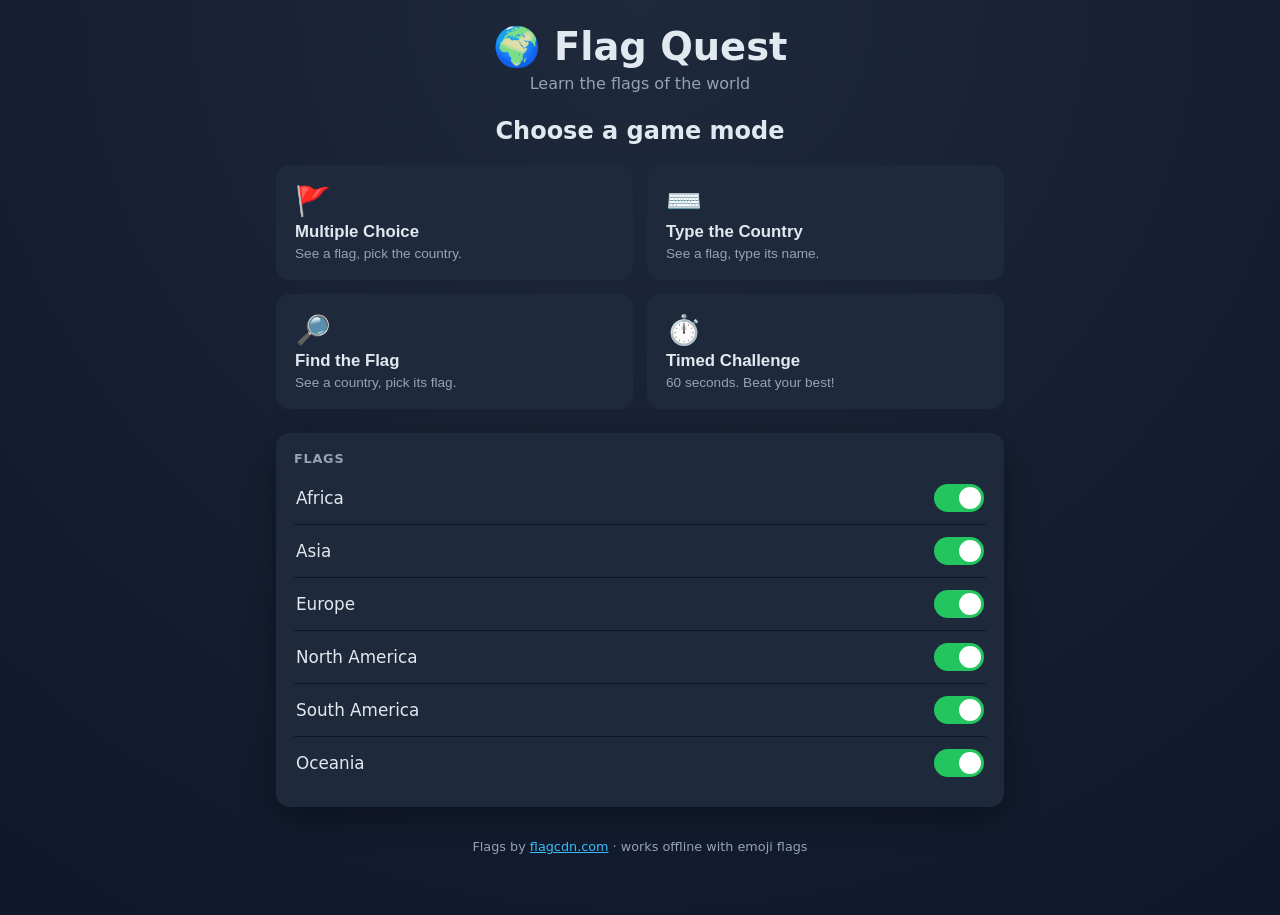
==== android/app/src/main/assets/www/index.html @ 6a4a96c1 "Add native Android (Gradle) WebView wrapper and build instructions New android/ module wraps the web" ====
<!DOCTYPE html>
<html lang="en">
<head>
  <meta charset="UTF-8" />
  <meta name="viewport" content="width=device-width, initial-scale=1.0" />
  <title>Flag Quest — Learn the Flags of the World</title>
  <link rel="stylesheet" href="css/styles.css" />
</head>
<body>
  <div class="app">
    <header class="app-header">
      <h1>🌍 Flag Quest</h1>
      <p class="tagline">Learn the flags of the world</p>
    </header>

    <!-- ===================== MENU SCREEN ===================== -->
    <section id="screen-menu" class="screen is-active">
      <h2>Choose a game mode</h2>
      <div class="mode-grid">
        <button class="mode-card" data-mode="choice">
          <span class="mode-icon">🚩</span>
          <span class="mode-title">Multiple Choice</span>
          <span class="mode-desc">See a flag, pick the country.</span>
        </button>
        <button class="mode-card" data-mode="type">
          <span class="mode-icon">⌨️</span>
          <span class="mode-title">Type the Country</span>
          <span class="mode-desc">See a flag, type its name.</span>
        </button>
        <button class="mode-card" data-mode="find">
          <span class="mode-icon">🔎</span>
          <span class="mode-title">Find the Flag</span>
          <span class="mode-desc">See a country, pick its flag.</span>
        </button>
        <button class="mode-card" data-mode="timed">
          <span class="mode-icon">⏱️</span>
          <span class="mode-title">Timed Challenge</span>
          <span class="mode-desc">60 seconds. Beat your best!</span>
        </button>
      </div>

      <div class="settings">
        <h3 class="settings-label flags-heading">Flags</h3>
        <ul class="continent-list">
          <li class="continent-row">
            <label>
              <span>Africa</span>
              <span class="switch">
                <input type="checkbox" data-region="Africa" checked />
                <span class="slider"></span>
              </span>
            </label>
          </li>
          <li class="continent-row">
            <label>
              <span>Asia</span>
              <span class="switch">
                <input type="checkbox" data-region="Asia" checked />
                <span class="slider"></span>
              </span>
            </label>
          </li>
          <li class="continent-row">
            <label>
              <span>Europe</span>
              <span class="switch">
                <input type="checkbox" data-region="Europe" checked />
                <span class="slider"></span>
              </span>
            </label>
          </li>
          <li class="continent-row">
            <label>
              <span>North America</span>
              <span class="switch">
                <input type="checkbox" data-region="North America" checked />
                <span class="slider"></span>
              </span>
            </label>
          </li>
          <li class="continent-row">
            <label>
              <span>South America</span>
              <span class="switch">
                <input type="checkbox" data-region="South America" checked />
                <span class="slider"></span>
              </span>
            </label>
          </li>
          <li class="continent-row">
            <label>
              <span>Oceania</span>
              <span class="switch">
                <input type="checkbox" data-region="Oceania" checked />
                <span class="slider"></span>
              </span>
            </label>
          </li>
        </ul>
        <p id="settings-hint" class="settings-hint" hidden>Pick at least one region to play.</p>
      </div>
    </section>

    <!-- ===================== PLAY SCREEN ===================== -->
    <section id="screen-play" class="screen">
      <div class="play-bar">
        <button id="btn-quit" class="btn-ghost" type="button">← Menu</button>
        <div class="stats">
          <span class="stat">Score <strong id="stat-score">0</strong></span>
          <span class="stat">Streak <strong id="stat-streak">0</strong></span>
          <span class="stat" id="stat-timer-wrap" hidden>Time <strong id="stat-timer">60</strong></span>
          <span class="stat" id="stat-progress-wrap">Q <strong id="stat-progress">1</strong>/<span id="stat-total">10</span></span>
        </div>
      </div>

      <div id="prompt-area" class="prompt-area"></div>
      <div id="answer-area" class="answer-area"></div>
      <div id="feedback" class="feedback" aria-live="polite"></div>
      <button id="btn-next" class="btn-primary" type="button" hidden>Next →</button>
    </section>

    <!-- ===================== RESULT SCREEN ===================== -->
    <section id="screen-result" class="screen">
      <h2>Round complete!</h2>
      <div class="result-card">
        <p class="result-score">You scored <strong id="result-score">0</strong> <span id="result-outof"></span></p>
        <p class="result-best">Best: <strong id="result-best">0</strong> <span id="result-newbest" class="badge" hidden>New best! 🎉</span></p>
      </div>
      <div class="result-actions">
        <button id="btn-again" class="btn-primary" type="button">Play again</button>
        <button id="btn-home" class="btn-ghost" type="button">Back to menu</button>
      </div>
    </section>

    <footer class="app-footer">
      <p>Flags by <a href="https://flagcdn.com" target="_blank" rel="noopener">flagcdn.com</a> · works offline with emoji flags</p>
    </footer>
  </div>

  <script src="js/data.js"></script>
  <script src="js/flags.js"></script>
  <script src="js/game.js"></script>
  <script src="js/ui.js"></script>
</body>
</html>
---- android/app/src/main/assets/www/css/styles.css ----
:root {
  --bg: #0f172a;
  --bg-card: #1e293b;
  --bg-card-hover: #334155;
  --accent: #38bdf8;
  --accent-strong: #0ea5e9;
  --text: #e2e8f0;
  --text-dim: #94a3b8;
  --correct: #22c55e;
  --wrong: #ef4444;
  --radius: 14px;
  --shadow: 0 10px 30px rgba(0, 0, 0, 0.35);
}

* {
  box-sizing: border-box;
}

html,
body {
  margin: 0;
  padding: 0;
}

body {
  font-family: system-ui, -apple-system, "Segoe UI", Roboto, sans-serif;
  background: radial-gradient(circle at top, #1e293b, var(--bg));
  color: var(--text);
  min-height: 100vh;
}

.app {
  max-width: 760px;
  margin: 0 auto;
  padding: 24px 16px 48px;
}

.app-header {
  text-align: center;
  margin-bottom: 24px;
}
.app-header h1 {
  font-size: 2.4rem;
  margin: 0;
}
.tagline {
  color: var(--text-dim);
  margin: 4px 0 0;
}

/* ---------------- Screens ---------------- */
.screen {
  display: none;
  animation: fade 0.25s ease;
}
.screen.is-active {
  display: block;
}
@keyframes fade {
  from {
    opacity: 0;
    transform: translateY(6px);
  }
  to {
    opacity: 1;
    transform: none;
  }
}

/* ---------------- Menu ---------------- */
#screen-menu h2 {
  text-align: center;
  font-weight: 600;
}
.mode-grid {
  display: grid;
  grid-template-columns: repeat(2, 1fr);
  gap: 14px;
  margin-bottom: 24px;
}
.mode-card {
  display: flex;
  flex-direction: column;
  align-items: flex-start;
  gap: 4px;
  background: var(--bg-card);
  border: 1px solid transparent;
  border-radius: var(--radius);
  padding: 18px;
  cursor: pointer;
  color: var(--text);
  text-align: left;
  transition: transform 0.15s, border-color 0.15s, background 0.15s;
}
.mode-card:hover {
  background: var(--bg-card-hover);
  border-color: var(--accent);
  transform: translateY(-2px);
}
.mode-icon {
  font-size: 1.8rem;
}
.mode-title {
  font-weight: 700;
  font-size: 1.05rem;
}
.mode-desc {
  color: var(--text-dim);
  font-size: 0.85rem;
}

/* ---------------- Settings panel ---------------- */
.settings {
  background: var(--bg-card);
  border-radius: var(--radius);
  padding: 18px;
  box-shadow: var(--shadow);
}
.settings-label {
  color: var(--text-dim);
  font-size: 0.8rem;
  font-weight: 700;
  letter-spacing: 0.06em;
  text-transform: uppercase;
}

/* Continent list with toggle switches */
.flags-heading {
  margin: 0 0 6px;
}
.continent-list {
  list-style: none;
  margin: 0;
  padding: 0;
}
.continent-row + .continent-row {
  border-top: 1px solid var(--bg);
}
.continent-row label {
  display: flex;
  align-items: center;
  justify-content: space-between;
  padding: 12px 2px;
  cursor: pointer;
  font-size: 1.05rem;
}

/* iOS-style toggle */
.switch {
  position: relative;
  display: inline-block;
  width: 50px;
  height: 28px;
  flex: none;
}
.switch input {
  position: absolute;
  opacity: 0;
  width: 100%;
  height: 100%;
  margin: 0;
  cursor: pointer;
}
.switch .slider {
  position: absolute;
  inset: 0;
  background: var(--bg-card-hover);
  border-radius: 999px;
  transition: background 0.18s;
}
.switch .slider::before {
  content: "";
  position: absolute;
  width: 22px;
  height: 22px;
  left: 3px;
  top: 3px;
  background: #fff;
  border-radius: 50%;
  transition: transform 0.18s;
}
.switch input:checked + .slider {
  background: var(--correct);
}
.switch input:checked + .slider::before {
  transform: translateX(22px);
}
.switch input:focus-visible + .slider {
  outline: 2px solid var(--accent);
  outline-offset: 2px;
}

.settings-hint {
  color: var(--wrong);
  font-size: 0.9rem;
  text-align: center;
  margin: 12px 0 0;
}

/* ---------------- Play bar ---------------- */
.play-bar {
  display: flex;
  align-items: center;
  justify-content: space-between;
  margin-bottom: 18px;
  gap: 12px;
}
.stats {
  display: flex;
  gap: 16px;
  flex-wrap: wrap;
}
.stat {
  color: var(--text-dim);
  font-size: 0.9rem;
}
.stat strong {
  color: var(--text);
  font-size: 1.05rem;
}

/* ---------------- Prompt / flag ---------------- */
.prompt-area {
  display: flex;
  justify-content: center;
  margin-bottom: 22px;
}
.flag-frame {
  border-radius: var(--radius);
  overflow: hidden;
  box-shadow: var(--shadow);
  background: var(--bg-card);
  line-height: 0;
}
.flag-img {
  display: block;
  width: 320px;
  max-width: 80vw;
  height: auto;
}
.flag-emoji {
  font-size: 7rem;
  line-height: 1.2;
  display: inline-block;
  padding: 8px 24px;
}
.find-name {
  font-size: 2rem;
  font-weight: 700;
  text-align: center;
  padding: 24px;
  background: var(--bg-card);
  border-radius: var(--radius);
  box-shadow: var(--shadow);
}

/* ---------------- Answers ---------------- */
.answer-area {
  display: grid;
  grid-template-columns: repeat(2, 1fr);
  gap: 12px;
  margin-bottom: 16px;
}
.answer-area.flag-options {
  grid-template-columns: repeat(2, 1fr);
}
.option-btn,
.flag-option-btn {
  background: var(--bg-card);
  color: var(--text);
  border: 2px solid transparent;
  border-radius: 12px;
  padding: 16px;
  font-size: 1rem;
  cursor: pointer;
  transition: background 0.15s, border-color 0.15s, transform 0.1s;
}
.option-btn:hover:not(:disabled),
.flag-option-btn:hover:not(:disabled) {
  background: var(--bg-card-hover);
  transform: translateY(-2px);
}
.flag-option-btn {
  padding: 10px;
  line-height: 0;
}
.flag-option-btn .flag-img {
  width: 100%;
  border-radius: 6px;
}
.flag-option-btn .flag-emoji {
  font-size: 4rem;
  padding: 4px;
}
.option-btn:disabled,
.flag-option-btn:disabled {
  cursor: default;
}
.is-correct {
  border-color: var(--correct) !important;
  background: rgba(34, 197, 94, 0.15) !important;
}
.is-wrong {
  border-color: var(--wrong) !important;
  background: rgba(239, 68, 68, 0.15) !important;
}

/* ---------------- Type mode ---------------- */
.type-form {
  grid-column: 1 / -1;
  display: flex;
  gap: 10px;
}
.type-input {
  flex: 1;
  background: var(--bg-card);
  color: var(--text);
  border: 2px solid var(--bg-card-hover);
  border-radius: 12px;
  padding: 14px 16px;
  font-size: 1.1rem;
}
.type-input:focus {
  outline: none;
  border-color: var(--accent);
}

/* ---------------- Feedback / buttons ---------------- */
.feedback {
  min-height: 1.6rem;
  text-align: center;
  font-weight: 600;
  font-size: 1.1rem;
  margin-bottom: 12px;
}
.feedback.is-correct {
  color: var(--correct);
}
.feedback.is-wrong {
  color: var(--wrong);
}

.btn-primary {
  background: var(--accent-strong);
  color: #04293a;
  border: none;
  border-radius: 12px;
  padding: 14px 22px;
  font-size: 1.05rem;
  font-weight: 700;
  cursor: pointer;
  display: block;
  margin: 0 auto;
  transition: background 0.15s, transform 0.1s;
}
.btn-primary:hover {
  background: var(--accent);
  transform: translateY(-1px);
}
.btn-ghost {
  background: transparent;
  color: var(--text-dim);
  border: 1px solid var(--bg-card-hover);
  border-radius: 10px;
  padding: 8px 14px;
  cursor: pointer;
  font-size: 0.95rem;
}
.btn-ghost:hover {
  color: var(--text);
  border-color: var(--accent);
}

/* ---------------- Result ---------------- */
#screen-result {
  text-align: center;
}
.result-card {
  background: var(--bg-card);
  border-radius: var(--radius);
  padding: 28px;
  box-shadow: var(--shadow);
  margin: 16px 0 24px;
}
.result-score {
  font-size: 1.4rem;
}
.result-score strong {
  font-size: 2.2rem;
  color: var(--accent);
}
.badge {
  display: inline-block;
  background: var(--correct);
  color: #042b13;
  font-weight: 700;
  padding: 2px 10px;
  border-radius: 999px;
  font-size: 0.85rem;
}
.result-actions {
  display: flex;
  gap: 12px;
  justify-content: center;
}
.result-actions .btn-primary {
  margin: 0;
}

/* ---------------- Footer ---------------- */
.app-footer {
  text-align: center;
  margin-top: 32px;
  color: var(--text-dim);
  font-size: 0.8rem;
}
.app-footer a {
  color: var(--accent);
}

/* ---------------- Responsive ---------------- */
@media (max-width: 520px) {
  .mode-grid {
    grid-template-columns: 1fr;
  }
  .app-header h1 {
    font-size: 2rem;
  }
}
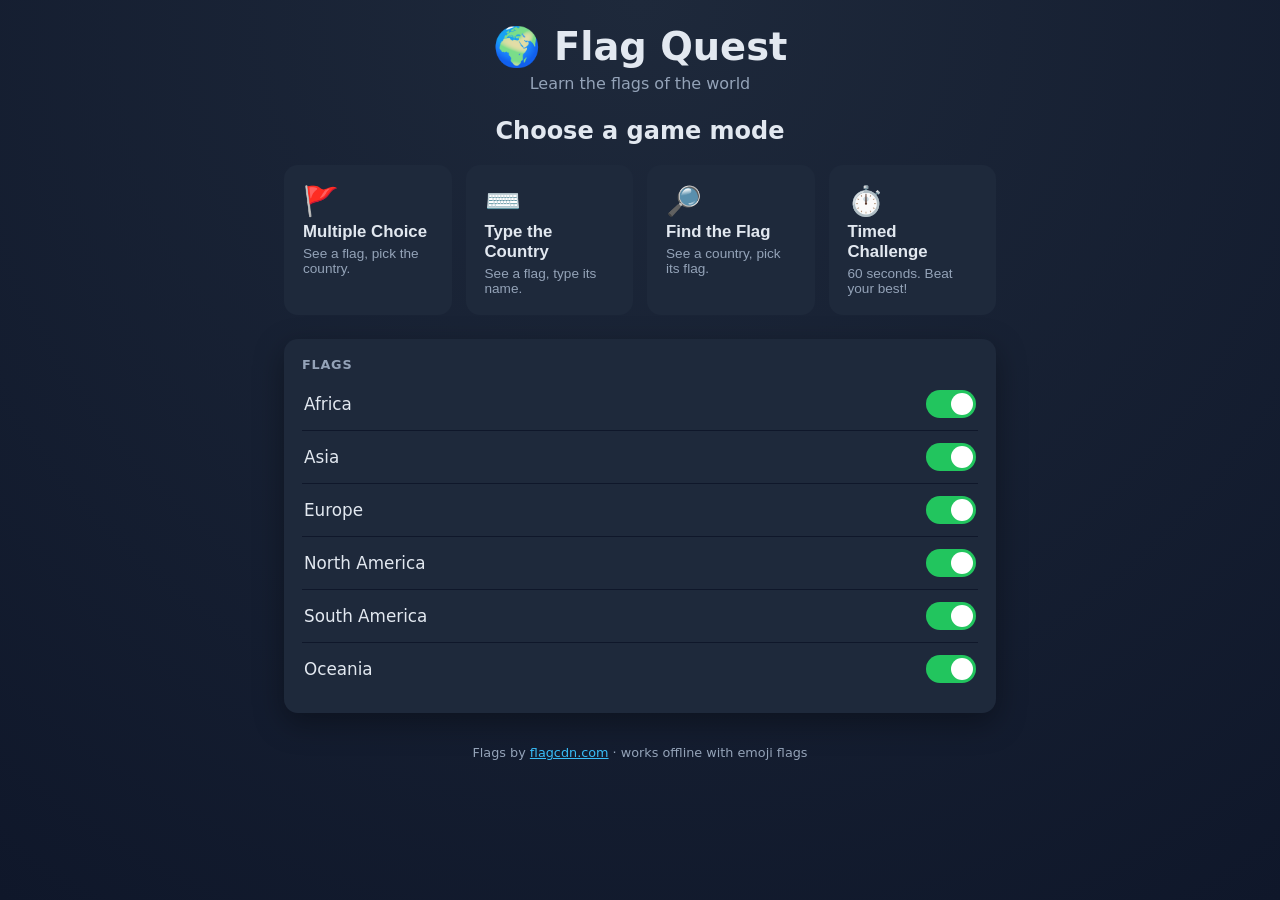
==== commit 0ea9e3fc: "Make UI fully responsive for phones and varied screens Mobile-first layout: fluid padding with safe-" ====
--- a/android/app/src/main/assets/www/index.html
+++ b/android/app/src/main/assets/www/index.html
@@ -2,7 +2,8 @@
 <html lang="en">
 <head>
   <meta charset="UTF-8" />
-  <meta name="viewport" content="width=device-width, initial-scale=1.0" />
+  <meta name="viewport" content="width=device-width, initial-scale=1.0, viewport-fit=cover" />
+  <meta name="theme-color" content="#0f172a" />
   <title>Flag Quest — Learn the Flags of the World</title>
   <link rel="stylesheet" href="css/styles.css" />
 </head>
@@ -141,5 +142,14 @@
   <script src="js/flags.js"></script>
   <script src="js/game.js"></script>
   <script src="js/ui.js"></script>
+  <script>
+    // Register the service worker so the game is fully playable offline after
+    // the first load. Harmless where unsupported (e.g. file:// in the APK).
+    if ("serviceWorker" in navigator) {
+      window.addEventListener("load", function () {
+        navigator.serviceWorker.register("sw.js").catch(function () {});
+      });
+    }
+  </script>
 </body>
 </html>
--- a/android/app/src/main/assets/www/css/styles.css
+++ b/android/app/src/main/assets/www/css/styles.css
@@ -16,6 +16,10 @@
   box-sizing: border-box;
 }
 
+html {
+  -webkit-text-size-adjust: 100%;
+}
+
 html,
 body {
   margin: 0;
@@ -27,20 +31,28 @@
   background: radial-gradient(circle at top, #1e293b, var(--bg));
   color: var(--text);
   min-height: 100vh;
+  min-height: 100dvh; /* account for mobile browser chrome */
+  overflow-x: hidden;
+  -webkit-tap-highlight-color: transparent;
 }
 
 .app {
   max-width: 760px;
   margin: 0 auto;
-  padding: 24px 16px 48px;
+  /* Fluid padding + safe-area insets for notched phones */
+  padding: clamp(14px, 4vw, 24px);
+  padding-top: max(clamp(14px, 4vw, 24px), env(safe-area-inset-top));
+  padding-left: max(clamp(14px, 4vw, 24px), env(safe-area-inset-left));
+  padding-right: max(clamp(14px, 4vw, 24px), env(safe-area-inset-right));
+  padding-bottom: max(40px, env(safe-area-inset-bottom));
 }
 
 .app-header {
   text-align: center;
-  margin-bottom: 24px;
+  margin-bottom: clamp(16px, 4vw, 24px);
 }
 .app-header h1 {
-  font-size: 2.4rem;
+  font-size: clamp(1.8rem, 7vw, 2.4rem);
   margin: 0;
 }
 .tagline {
@@ -74,8 +86,8 @@
 }
 .mode-grid {
   display: grid;
-  grid-template-columns: repeat(2, 1fr);
-  gap: 14px;
+  grid-template-columns: repeat(auto-fit, minmax(150px, 1fr));
+  gap: clamp(10px, 2.5vw, 14px);
   margin-bottom: 24px;
 }
 .mode-card {
@@ -234,30 +246,34 @@
 }
 .flag-img {
   display: block;
-  width: 320px;
-  max-width: 80vw;
+  width: min(320px, 78vw);
   height: auto;
+  max-height: 42vh;
+  object-fit: contain;
 }
 .flag-emoji {
-  font-size: 7rem;
+  font-size: clamp(4rem, 22vw, 7rem);
   line-height: 1.2;
   display: inline-block;
   padding: 8px 24px;
 }
 .find-name {
-  font-size: 2rem;
+  font-size: clamp(1.4rem, 6vw, 2rem);
   font-weight: 700;
   text-align: center;
-  padding: 24px;
+  padding: clamp(18px, 5vw, 24px);
+  width: min(320px, 78vw);
   background: var(--bg-card);
   border-radius: var(--radius);
   box-shadow: var(--shadow);
 }
 
 /* ---------------- Answers ---------------- */
+/* Mobile-first: text options stack in one column for readability; flags use
+   two columns. Wider screens get two columns of text options. */
 .answer-area {
   display: grid;
-  grid-template-columns: repeat(2, 1fr);
+  grid-template-columns: 1fr;
   gap: 12px;
   margin-bottom: 16px;
 }
@@ -272,6 +288,8 @@
   border-radius: 12px;
   padding: 16px;
   font-size: 1rem;
+  min-height: 52px;
+  overflow-wrap: break-word;
   cursor: pointer;
   transition: background 0.15s, border-color 0.15s, transform 0.1s;
 }
@@ -419,11 +437,32 @@
 }
 
 /* ---------------- Responsive ---------------- */
-@media (max-width: 520px) {
-  .mode-grid {
-    grid-template-columns: 1fr;
-  }
-  .app-header h1 {
-    font-size: 2rem;
-  }
-}
+/* Roomier screens (tablets, desktop): two columns of text answers. */
+@media (min-width: 480px) {
+  .answer-area {
+    grid-template-columns: repeat(2, 1fr);
+  }
+}
+
+/* Short or landscape phones: keep the flag from filling the viewport. */
+@media (max-height: 520px) and (orientation: landscape) {
+  .flag-img {
+    max-height: 56vh;
+  }
+  .flag-emoji {
+    font-size: clamp(3rem, 26vh, 6rem);
+  }
+  .app-header {
+    margin-bottom: 10px;
+  }
+}
+
+/* Very small phones: let action buttons wrap instead of overflowing. */
+@media (max-width: 360px) {
+  .result-actions {
+    flex-wrap: wrap;
+  }
+  .stat {
+    font-size: 0.82rem;
+  }
+}
